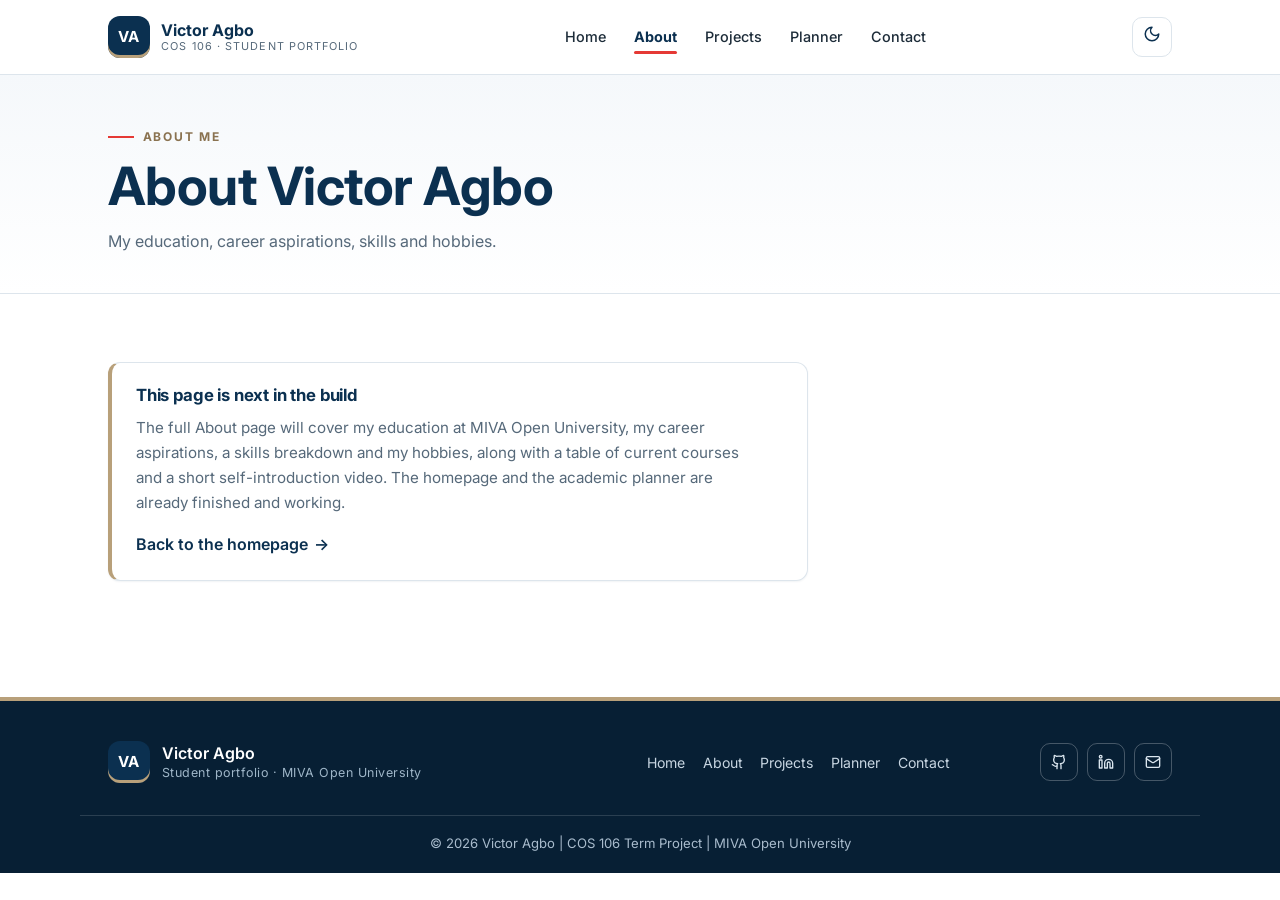
==== about.html @ f614dcc1 "Initial commit: COS 106 term project — student portfolio + Academic Planner" ====
<!DOCTYPE html>
<html lang="en">
<head>
  <meta charset="UTF-8">
  <meta name="viewport" content="width=device-width, initial-scale=1.0">

  <title>About Me | Victor Agbo &mdash; COS 106 Term Project</title>
  <meta name="description" content="About Victor Agbo, Computer Science student at MIVA Open University: education, career aspirations, skills and hobbies.">
  <meta name="author" content="Victor Agbo">

  <!-- Web font with system-font fallbacks, so the site still reads well offline -->
  <link rel="preconnect" href="https://fonts.googleapis.com">
  <link rel="preconnect" href="https://fonts.gstatic.com" crossorigin>
  <link href="https://fonts.googleapis.com/css2?family=Inter:wght@400;500;600;700&display=swap" rel="stylesheet">

  <!-- ONE external stylesheet shared by all five pages -->
  <link rel="stylesheet" href="css/style.css">
</head>

<body>
  <a class="skip-link" href="#main">Skip to main content</a>

  <!-- ============================================================
       SITE HEADER (identical on every page)
       aria-current="page" sits on "About" here.
       ============================================================ -->
  <header class="site-header">
    <div class="container header-inner">

      <a class="brand" href="index.html">
        <span class="brand-mark" aria-hidden="true">VA</span>
        <span class="brand-text">
          <span class="brand-name">Victor Agbo</span>
          <span class="brand-sub">COS 106 &middot; Student Portfolio</span>
        </span>
      </a>

      <nav class="nav-main" aria-label="Main navigation">
        <ul class="nav-list">
          <li><a href="index.html">Home</a></li>
          <li><a href="about.html" aria-current="page">About</a></li>
          <li><a href="projects.html">Projects</a></li>
          <li><a href="planner.html">Planner</a></li>
          <li><a href="contact.html">Contact</a></li>
        </ul>
      </nav>

      <div class="header-actions">
        <button class="theme-toggle" type="button" aria-label="Switch to dark mode" aria-pressed="false">
          <span class="icon-moon">
            <svg xmlns="http://www.w3.org/2000/svg" width="18" height="18" viewBox="0 0 24 24" fill="none" stroke="currentColor" stroke-width="2" stroke-linecap="round" stroke-linejoin="round" aria-hidden="true"><path d="M12 3a6 6 0 0 0 9 9 9 9 0 1 1-9-9Z"/></svg>
          </span>
          <span class="icon-sun">
            <svg xmlns="http://www.w3.org/2000/svg" width="18" height="18" viewBox="0 0 24 24" fill="none" stroke="currentColor" stroke-width="2" stroke-linecap="round" stroke-linejoin="round" aria-hidden="true"><circle cx="12" cy="12" r="4"/><path d="M12 2v2M12 20v2M4.93 4.93l1.41 1.41M17.66 17.66l1.41 1.41M2 12h2M20 12h2M6.34 17.66l-1.41 1.41M19.07 4.93l-1.41 1.41"/></svg>
          </span>
        </button>

        <button class="menu-btn" type="button" aria-label="Open navigation menu" aria-expanded="false" aria-controls="mobile-menu">
          <svg xmlns="http://www.w3.org/2000/svg" width="22" height="22" viewBox="0 0 24 24" fill="none" stroke="currentColor" stroke-width="2" stroke-linecap="round" aria-hidden="true"><line x1="4" x2="20" y1="12" y2="12"/><line x1="4" x2="20" y1="6" y2="6"/><line x1="4" x2="20" y1="18" y2="18"/></svg>
        </button>
      </div>
    </div>
  </header>

  <!-- MOBILE MENU: opened and closed by js/script.js -->
  <div class="mobile-overlay"></div>

  <aside class="mobile-menu" id="mobile-menu" aria-label="Mobile navigation">
    <button class="menu-close" type="button" aria-label="Close navigation menu">
      <svg xmlns="http://www.w3.org/2000/svg" width="18" height="18" viewBox="0 0 24 24" fill="none" stroke="currentColor" stroke-width="2" stroke-linecap="round" stroke-linejoin="round" aria-hidden="true"><path d="M18 6 6 18M6 6l12 12"/></svg>
    </button>

    <p class="mobile-menu-title">Menu</p>

    <ul class="mobile-links">
      <li><a href="index.html">Home</a></li>
      <li><a href="about.html" aria-current="page">About Me</a></li>
      <li><a href="projects.html">Projects</a></li>
      <li><a href="planner.html">Academic Planner</a></li>
      <li><a href="contact.html">Contact</a></li>
    </ul>

    <p class="mobile-menu-foot">MIVA Open University<br>COS 106 Term Project</p>
  </aside>

  <!-- ============================================================
       MAIN CONTENT
       ============================================================ -->
  <main id="main">

    <!-- ---------- Page banner ---------- -->
    <section class="page-head">
      <div class="container">
        <p class="eyebrow">About me</p>
        <h1>About Victor Agbo</h1>
        <p class="page-intro">
          My education, career aspirations, skills and hobbies.
        </p>
      </div>
    </section>

    <!-- ---------- Notice: full content is the next build step ---------- -->
    <section class="section">
      <div class="container">
        <div class="notice">
          <h2>This page is next in the build</h2>
          <p class="section-note">
            The full About page will cover my education at MIVA Open University, my career
            aspirations, a skills breakdown and my hobbies, along with a table of current
            courses and a short self-introduction video. The homepage and the academic
            planner are already finished and working.
          </p>
          <p>
            <a class="link-arrow" href="index.html">Back to the homepage</a>
          </p>
        </div>
      </div>
    </section>
  </main>

  <!-- ============================================================
       FOOTER (identical on every page)
       ============================================================ -->
  <footer class="site-footer">
    <div class="container footer-inner">
      <div class="footer-brand">
        <span class="brand-mark" aria-hidden="true">VA</span>
        <p>
          Victor Agbo
          <span class="footer-muted">Student portfolio &middot; MIVA Open University</span>
        </p>
      </div>

      <nav class="footer-nav" aria-label="Footer navigation">
        <ul>
          <li><a href="index.html">Home</a></li>
          <li><a href="about.html">About</a></li>
          <li><a href="projects.html">Projects</a></li>
          <li><a href="planner.html">Planner</a></li>
          <li><a href="contact.html">Contact</a></li>
        </ul>
      </nav>

      <ul class="social-list social-list-sm">
        <li>
          <a href="https://github.com/victoragbo" target="_blank" rel="noopener" aria-label="GitHub profile">
            <svg xmlns="http://www.w3.org/2000/svg" width="16" height="16" viewBox="0 0 24 24" fill="none" stroke="currentColor" stroke-width="2" stroke-linecap="round" stroke-linejoin="round" aria-hidden="true"><path d="M15 22v-4a4.8 4.8 0 0 0-1-3.5c3 0 6-2 6-5.5.08-1.25-.27-2.48-1-3.5.28-1.15.28-2.35 0-3.5 0 0-1 0-3 1.5-2.64-.5-5.36-.5-8 0C6 2 5 2 5 2c-.3 1.15-.3 2.35 0 3.5A5.4 5.4 0 0 0 4 9c0 3.5 3 5.5 6 5.5-.39.49-.68 1.05-.85 1.65-.17.6-.22 1.23-.15 1.85v4"/><path d="M9 18c-4.51 2-5-2-7-2"/></svg>
          </a>
        </li>
        <li>
          <a href="https://www.linkedin.com/in/victoragbo" target="_blank" rel="noopener" aria-label="LinkedIn profile">
            <svg xmlns="http://www.w3.org/2000/svg" width="16" height="16" viewBox="0 0 24 24" fill="none" stroke="currentColor" stroke-width="2" stroke-linecap="round" stroke-linejoin="round" aria-hidden="true"><path d="M16 8a6 6 0 0 1 6 6v7h-4v-7a2 2 0 0 0-2-2 2 2 0 0 0-2 2v7h-4v-7a6 6 0 0 1 6-6z"/><rect width="4" height="12" x="2" y="9"/><circle cx="4" cy="4" r="2"/></svg>
          </a>
        </li>
        <li>
          <a href="mailto:victor.agbo@example.com" aria-label="Send an email">
            <svg xmlns="http://www.w3.org/2000/svg" width="16" height="16" viewBox="0 0 24 24" fill="none" stroke="currentColor" stroke-width="2" stroke-linecap="round" stroke-linejoin="round" aria-hidden="true"><rect width="20" height="16" x="2" y="4" rx="2"/><path d="m22 7-8.97 5.7a1.94 1.94 0 0 1-2.06 0L2 7"/></svg>
          </a>
        </li>
      </ul>
    </div>

    <div class="container footer-bottom">
      <p>&copy; 2026 Victor Agbo | COS 106 Term Project | MIVA Open University</p>
    </div>
  </footer>

  <script src="js/script.js"></script>
</body>
</html>
---- css/style.css ----
/* ============================================================
   Victor Agbo — COS 106 Term Project
   MIVA Open University | Student Portfolio & Academic Planner
   ------------------------------------------------------------
   ONE external stylesheet for every page. No frameworks, no
   build tools, no inline styles.

   How this file is organised:
     1.  Design tokens (colour + spacing variables)
     2.  Base reset and typography
     3.  Layout helpers (container, sections, grids)
     4.  Header, brand and desktop navigation
     5.  Mobile menu (hamburger panel)
     6.  Buttons, links and chips
     7.  Hero (homepage banner)
     8.  Homepage content blocks
     9.  Footer
    10.  Animation (scroll reveal) + reduced-motion support
    11.  Media queries (mobile-first breakpoints)
    12.  Planner page (planner.html): form, summary, filters, list
    13.  Notice card (used on pages that are still being built)
    14.  Planner task items (built by js/planner.js)
   ============================================================ */

/* ------------------------------------------------------------
   1. DESIGN TOKENS
   Every colour lives here, so the whole site can be re-themed by
   changing a handful of values. This is what keeps the colour
   scheme consistent across all five pages.
   ------------------------------------------------------------ */
:root {
  /* Brand colours — MIVA-inspired academic palette */
  --navy: #0b3050;         /* primary brand colour */
  --navy-dark: #071f34;    /* darker navy for footer / hover */
  --navy-light: #14436b;   /* lighter navy for gradients */
  --red: #e53935;          /* accent colour */
  --red-dark: #c62b27;     /* accent hover */
  --gold: #b8a07a;         /* small highlights, borders, rules */
  --gold-ink: #8a7250;     /* darker gold for readable small text */

  /* Neutrals */
  --page: #ffffff;
  --surface: #ffffff;
  --surface-alt: #f5f8fb;
  --border: #dde5ec;
  --heading: #0b3050;
  --text: #1d2c39;
  --muted: #56697a;
  --header-bg: #ffffff;

  /* Effects */
  --shadow-sm: 0 1px 2px rgba(11, 48, 80, 0.06);
  --shadow-md: 0 10px 28px rgba(11, 48, 80, 0.12);
  --radius: 12px;
  --radius-lg: 20px;
  --transition: 0.25s ease;

  /* Typography + layout */
  --font-sans: "Inter", "Segoe UI", Roboto, "Helvetica Neue", Arial, sans-serif;
  --max-width: 1120px;
}

/* Dark theme. The toggle in the header adds the class "dark" to
   <body>, and only these variables change — no duplicated rules. */
body.dark {
  --page: #08131e;
  --surface: #0e1b28;
  --surface-alt: #122636;
  --border: #1e3a52;
  --heading: #eef5fb;
  --text: #dbe6ef;
  --muted: #9fb3c4;
  --header-bg: #0a1622;
  --shadow-sm: 0 1px 2px rgba(0, 0, 0, 0.4);
  --shadow-md: 0 12px 30px rgba(0, 0, 0, 0.45);
}

/* ------------------------------------------------------------
   2. BASE RESET AND TYPOGRAPHY
   ------------------------------------------------------------ */
*,
*::before,
*::after {
  box-sizing: border-box;
}

html {
  scroll-behavior: smooth;
  -webkit-text-size-adjust: 100%;
}

body {
  margin: 0;
  font-family: var(--font-sans);
  font-size: 1rem;
  line-height: 1.65;
  background-color: var(--page);
  color: var(--text);
  -webkit-font-smoothing: antialiased;
  transition: background-color var(--transition), color var(--transition);
}

body.menu-open {
  overflow: hidden; /* stop the page scrolling behind the mobile menu */
}

h1, h2, h3, h4 {
  margin: 0 0 0.5rem;
  line-height: 1.2;
  color: var(--heading);
  font-weight: 700;
  letter-spacing: -0.01em;
}

h1 { font-size: clamp(2.1rem, 5vw, 3.3rem); }
h2 { font-size: clamp(1.55rem, 3.4vw, 2.15rem); }
h3 { font-size: 1.15rem; }

p { margin: 0 0 1rem; }

a {
  color: var(--navy);
  text-decoration: none;
  transition: color var(--transition);
}

body.dark a { color: #cfe2f2; }

img {
  max-width: 100%;
  height: auto;
  display: block;
}

ul, ol { margin: 0 0 1rem; padding-left: 1.25rem; }

button {
  font: inherit;
  color: inherit;
  background: none;
  border: 0;
  cursor: pointer;
}

/* Keyboard users can jump straight to the content. */
.skip-link {
  position: absolute;
  left: 1rem;
  top: -100px;
  z-index: 999;
  padding: 0.6rem 1rem;
  border-radius: 8px;
  background: var(--navy);
  color: #fff;
  font-size: 0.9rem;
}

.skip-link:focus {
  top: 1rem;
}

/* Visible focus ring for every interactive element (accessibility). */
a:focus-visible,
button:focus-visible,
input:focus-visible,
textarea:focus-visible {
  outline: 3px solid var(--gold);
  outline-offset: 2px;
}

/* Small helper class for screen-reader-only text. */
.visually-hidden {
  position: absolute;
  width: 1px;
  height: 1px;
  margin: -1px;
  padding: 0;
  overflow: hidden;
  clip: rect(0 0 0 0);
  white-space: nowrap;
  border: 0;
}

/* ------------------------------------------------------------
   3. LAYOUT HELPERS
   ------------------------------------------------------------ */
.container {
  width: 100%;
  max-width: var(--max-width);
  margin: 0 auto;
  padding-left: 1.25rem;
  padding-right: 1.25rem;
}

.section {
  padding-top: 2.75rem;
  padding-bottom: 2.75rem;
}

.section-alt {
  background-color: var(--surface-alt);
  border-top: 1px solid var(--border);
  border-bottom: 1px solid var(--border);
}

.section-head {
  max-width: 62ch;
  margin-bottom: 1.75rem;
}

/* Small uppercase label that sits above every section heading. */
.eyebrow {
  display: inline-flex;
  align-items: center;
  gap: 0.55rem;
  margin: 0 0 0.5rem;
  font-size: 0.75rem;
  font-weight: 700;
  letter-spacing: 0.14em;
  text-transform: uppercase;
  color: var(--gold-ink);
}

body.dark .eyebrow { color: var(--gold); }

.eyebrow::before {
  content: "";
  width: 26px;
  height: 2px;
  background-color: var(--red);
}

.section-note {
  max-width: 62ch;
  color: var(--muted);
  font-size: 0.95rem;
}

.muted { color: var(--muted); }

/* ------------------------------------------------------------
   4. HEADER, BRAND AND DESKTOP NAVIGATION
   The header is sticky, so the menu stays available while the
   page scrolls on every screen size.
   ------------------------------------------------------------ */
.site-header {
  position: sticky;
  top: 0;
  z-index: 100;
  background-color: var(--header-bg);
  border-bottom: 1px solid var(--border);
  transition: background-color var(--transition), border-color var(--transition);
}

.header-inner {
  display: flex;
  align-items: center;
  justify-content: space-between;
  gap: 1rem;
  min-height: 74px;
}

/* Brand = monogram + name + small subtitle. */
.brand {
  display: inline-flex;
  align-items: center;
  gap: 0.7rem;
}

.brand-mark {
  display: inline-flex;
  align-items: center;
  justify-content: center;
  width: 42px;
  height: 42px;
  flex-shrink: 0;
  border-radius: 12px;
  background-color: var(--navy);
  color: #ffffff;
  font-size: 0.95rem;
  font-weight: 700;
  letter-spacing: 0.03em;
  box-shadow: inset 0 -3px 0 var(--gold);
}

.brand-text {
  display: flex;
  flex-direction: column;
  line-height: 1.25;
}

.brand-name {
  color: var(--heading);
  font-size: 1rem;
  font-weight: 700;
}

.brand-sub {
  font-size: 0.68rem;
  letter-spacing: 0.1em;
  text-transform: uppercase;
  color: var(--muted);
}

/* Navigation list — hidden on small screens, shown from 900px up. */
.nav-main { display: none; }

.nav-list {
  display: flex;
  align-items: center;
  gap: 0.15rem;
  margin: 0;
  padding: 0;
  list-style: none;
}

.nav-list a {
  position: relative;
  display: inline-block;
  padding: 0.55rem 0.8rem;
  border-radius: 8px;
  color: var(--text);
  font-size: 0.9rem;
  font-weight: 500;
}

/* Animated underline: gold on hover, red for the current page. */
.nav-list a::after {
  content: "";
  position: absolute;
  left: 0.8rem;
  right: 0.8rem;
  bottom: 0.2rem;
  height: 3px;
  border-radius: 2px;
  background-color: var(--gold);
  transform: scaleX(0);
  transform-origin: left center;
  transition: transform var(--transition);
}

.nav-list a:hover {
  background-color: var(--surface-alt);
  color: var(--navy);
}

body.dark .nav-list a:hover {
  background-color: var(--surface-alt);
  color: #ffffff;
}

.nav-list a:hover::after { transform: scaleX(1); }

.nav-list a[aria-current="page"],
.nav-list a.is-active {
  color: var(--navy);
  font-weight: 700;
}

body.dark .nav-list a[aria-current="page"],
body.dark .nav-list a.is-active {
  color: #ffffff;
}

.nav-list a[aria-current="page"]::after,
.nav-list a.is-active::after {
  transform: scaleX(1);
  background-color: var(--red);
}

/* Right-hand controls: dark mode switch + hamburger. */
.header-actions {
  display: flex;
  align-items: center;
  gap: 0.5rem;
}

.theme-toggle,
.menu-btn,
.menu-close {
  display: inline-flex;
  align-items: center;
  justify-content: center;
  width: 40px;
  height: 40px;
  border-radius: 10px;
  border: 1px solid var(--border);
  color: var(--heading);
  background-color: var(--surface);
  transition: background-color var(--transition), color var(--transition),
              border-color var(--transition), transform var(--transition);
}

.theme-toggle:hover,
.menu-btn:hover,
.menu-close:hover {
  background-color: var(--surface-alt);
  border-color: var(--gold);
  transform: translateY(-1px);
}

/* The toggle shows a moon in light mode and a sun in dark mode. */
.theme-toggle .icon-sun { display: none; }
body.dark .theme-toggle .icon-sun { display: inline-flex; }
body.dark .theme-toggle .icon-moon { display: none; }

/* ------------------------------------------------------------
   5. MOBILE MENU
   Off-canvas panel that slides in from the right. It is opened
   and closed by js/script.js, which toggles "menu-open" on body.
   ------------------------------------------------------------ */
.mobile-overlay {
  position: fixed;
  inset: 0;
  z-index: 150;
  background-color: rgba(7, 31, 52, 0.6);
  opacity: 0;
  visibility: hidden;
  transition: opacity var(--transition), visibility var(--transition);
}

.mobile-menu {
  position: fixed;
  top: 0;
  right: 0;
  z-index: 160;
  display: flex;
  flex-direction: column;
  gap: 1.25rem;
  width: min(320px, 84vw);
  height: 100%;
  padding: 1.25rem;
  background-color: var(--surface);
  border-left: 1px solid var(--border);
  box-shadow: -10px 0 30px rgba(7, 31, 52, 0.2);
  transform: translateX(100%);
  transition: transform var(--transition);
}

body.menu-open .mobile-overlay {
  opacity: 1;
  visibility: visible;
}

body.menu-open .mobile-menu {
  transform: translateX(0);
}

.menu-close {
  align-self: flex-end;
}

.mobile-menu-title {
  margin: 0;
  font-size: 0.7rem;
  font-weight: 700;
  letter-spacing: 0.14em;
  text-transform: uppercase;
  color: var(--muted);
}

.mobile-links {
  display: grid;
  gap: 0.35rem;
  margin: 0;
  padding: 0;
  list-style: none;
}

.mobile-links a {
  display: block;
  padding: 0.7rem 0.85rem;
  border-radius: 10px;
  border-left: 3px solid transparent;
  color: var(--text);
  font-weight: 500;
}

.mobile-links a:hover {
  background-color: var(--surface-alt);
}

.mobile-links a[aria-current="page"] {
  border-left-color: var(--red);
  background-color: var(--surface-alt);
  color: var(--heading);
  font-weight: 700;
}

.mobile-menu-foot {
  margin: auto 0 0;
  padding-top: 1rem;
  border-top: 1px solid var(--border);
  font-size: 0.78rem;
  color: var(--muted);
}

/* ------------------------------------------------------------
   6. BUTTONS, LINKS AND CHIPS
   ------------------------------------------------------------ */
.btn {
  display: inline-flex;
  align-items: center;
  justify-content: center;
  gap: 0.5rem;
  padding: 0.7rem 1.35rem;
  border: 1px solid transparent;
  border-radius: 10px;
  background-color: var(--navy);
  color: #ffffff;
  font-size: 0.92rem;
  font-weight: 600;
  line-height: 1.2;
  box-shadow: var(--shadow-sm);
  transition: background-color var(--transition), color var(--transition),
              border-color var(--transition), transform var(--transition),
              box-shadow var(--transition);
}

.btn:hover {
  color: #ffffff;
  background-color: var(--navy-light);
  transform: translateY(-2px);
  box-shadow: var(--shadow-md);
}

/* Red accent button for the single most important action. */
.btn-accent {
  background-color: var(--red);
}

.btn-accent:hover {
  background-color: var(--red-dark);
}

/* Outlined button for secondary actions. */
.btn-outline {
  background-color: transparent;
  border-color: var(--navy);
  color: var(--navy);
  box-shadow: none;
}

.btn-outline:hover {
  background-color: var(--navy);
  border-color: var(--navy);
  color: #ffffff;
}

body.dark .btn-outline {
  border-color: var(--gold);
  color: var(--gold);
}

body.dark .btn-outline:hover {
  background-color: var(--gold);
  border-color: var(--gold);
  color: #08131e;
}

/* Text link with a sliding arrow. */
.link-arrow {
  display: inline-flex;
  align-items: center;
  gap: 0.35rem;
  color: var(--navy);
  font-weight: 600;
}

body.dark .link-arrow { color: #cfe2f2; }

.link-arrow::after {
  content: "\2192"; /* right arrow */
  transition: transform var(--transition);
}

.link-arrow:hover { color: var(--red); }

body.dark .link-arrow:hover { color: var(--gold); }

.link-arrow:hover::after { transform: translateX(4px); }

/* Skill / technology chips rendered as a horizontal list. */
.chip-list {
  display: flex;
  flex-wrap: wrap;
  gap: 0.5rem;
  margin: 0;
  padding: 0;
  list-style: none;
}

.chip {
  display: inline-flex;
  align-items: center;
  padding: 0.4rem 0.85rem;
  border: 1px solid var(--border);
  border-radius: 999px;
  background-color: var(--surface);
  color: var(--text);
  font-size: 0.85rem;
  font-weight: 500;
  transition: transform var(--transition), border-color var(--transition),
              color var(--transition);
}

.chip:hover {
  transform: translateY(-2px);
  border-color: var(--gold);
  color: var(--heading);
}

/* Social icon links (GitHub, LinkedIn, email). */
.social-list {
  display: flex;
  flex-wrap: wrap;
  gap: 0.55rem;
  margin: 0;
  padding: 0;
  list-style: none;
}

.social-list a {
  display: inline-flex;
  align-items: center;
  justify-content: center;
  width: 42px;
  height: 42px;
  border: 1px solid var(--border);
  border-radius: 10px;
  background-color: var(--surface);
  color: var(--navy);
  transition: background-color var(--transition), color var(--transition),
              transform var(--transition), border-color var(--transition);
}

body.dark .social-list a { color: #cfe2f2; }

.social-list a:hover {
  background-color: var(--navy);
  border-color: var(--navy);
  color: #ffffff;
  transform: translateY(-3px);
}

.social-list-sm a {
  width: 38px;
  height: 38px;
  background-color: transparent;
  border-color: rgba(255, 255, 255, 0.25);
  color: #dbe6ef;
}

/* ------------------------------------------------------------
   7. HERO (HOMEPAGE)
   Flex/Grid two-column banner: photograph on one side, welcome
   text on the other. It stacks on phones.
   ------------------------------------------------------------ */
.hero {
  position: relative;
  padding-top: 2.5rem;
  padding-bottom: 2.75rem;
  background: linear-gradient(180deg, var(--surface-alt) 0%, var(--page) 100%);
  overflow: hidden;
}

/* Thin gold rule under the hero for an academic feel. */
.hero::after {
  content: "";
  position: absolute;
  left: 50%;
  bottom: 0;
  width: min(var(--max-width), 92%);
  height: 1px;
  transform: translateX(-50%);
  background-color: var(--gold);
  opacity: 0.55;
}

.hero-grid {
  display: grid;
  gap: 2.25rem;
  align-items: center;
}

/* Photograph with a gold offset frame. */
.hero-photo {
  position: relative;
  margin: 0 auto;
  width: min(300px, 78vw);
}

.hero-photo::before {
  content: "";
  position: absolute;
  inset: 14px -14px -14px 14px;
  border: 2px solid var(--gold);
  border-radius: 22px;
  z-index: 0;
}

.hero-photo img {
  position: relative;
  z-index: 1;
  width: 100%;
  aspect-ratio: 1 / 1;
  object-fit: cover;
  border: 4px solid var(--surface);
  border-radius: 20px;
  box-shadow: var(--shadow-md);
}

.hero-photo figcaption {
  position: relative;
  z-index: 1;
  margin-top: 1.6rem;
  font-size: 0.78rem;
  letter-spacing: 0.08em;
  text-transform: uppercase;
  text-align: center;
  color: var(--muted);
}

.hero-badge {
  display: inline-flex;
  align-items: center;
  gap: 0.5rem;
  margin-bottom: 0.9rem;
  padding: 0.35rem 0.8rem;
  border: 1px solid var(--border);
  border-radius: 999px;
  background-color: var(--surface);
  font-size: 0.75rem;
  font-weight: 600;
  letter-spacing: 0.06em;
  text-transform: uppercase;
  color: var(--muted);
}

.hero-badge::before {
  content: "";
  width: 8px;
  height: 8px;
  border-radius: 50%;
  background-color: var(--red);
}

.hero-text h1 { margin-bottom: 0.85rem; }

/* Gold "highlighter" under the student's name. */
.hero-name {
  color: var(--heading);
  box-shadow: inset 0 -0.16em 0 rgba(184, 160, 122, 0.45);
}

.hero-lead {
  max-width: 55ch;
  font-size: 1.05rem;
  color: var(--text);
}

.hero-bio {
  max-width: 55ch;
  color: var(--muted);
}

.hero-actions {
  display: flex;
  flex-wrap: wrap;
  gap: 0.65rem;
  margin: 1.4rem 0 1.3rem;
}

/* ------------------------------------------------------------
   8. HOMEPAGE CONTENT BLOCKS
   ------------------------------------------------------------ */
.bio-grid {
  display: grid;
  gap: 1.75rem;
}

.bio-text p { max-width: 66ch; }

/* "Quick facts" definition list card. */
.facts-card {
  padding: 1.4rem 1.5rem;
  border: 1px solid var(--border);
  border-top: 4px solid var(--navy);
  border-radius: var(--radius);
  background-color: var(--surface);
  box-shadow: var(--shadow-sm);
}

.facts-card h3 {
  margin-bottom: 1rem;
  font-size: 0.78rem;
  letter-spacing: 0.12em;
  text-transform: uppercase;
  color: var(--muted);
}

.fact-list {
  display: grid;
  gap: 0.85rem;
  margin: 0;
}

.fact-list dt {
  font-size: 0.72rem;
  letter-spacing: 0.1em;
  text-transform: uppercase;
  color: var(--gold-ink);
}

body.dark .fact-list dt { color: var(--gold); }

.fact-list dd {
  margin: 0.1rem 0 0;
  font-weight: 600;
  color: var(--heading);
}

/* Card grid used for the homepage highlights. */
.card-grid {
  display: grid;
  gap: 1.15rem;
}

.info-card {
  display: flex;
  flex-direction: column;
  gap: 0.5rem;
  padding: 1.5rem;
  border: 1px solid var(--border);
  border-radius: var(--radius);
  background-color: var(--surface);
  box-shadow: var(--shadow-sm);
  transition: transform var(--transition), box-shadow var(--transition),
              border-color var(--transition);
}

.info-card:hover {
  transform: translateY(-4px);
  border-color: var(--gold);
  box-shadow: var(--shadow-md);
}

.info-card h3 { margin-bottom: 0; }

.info-card p {
  flex-grow: 1;
  margin-bottom: 0.75rem;
  color: var(--muted);
  font-size: 0.95rem;
}

.card-icon {
  display: inline-flex;
  align-items: center;
  justify-content: center;
  width: 44px;
  height: 44px;
  margin-bottom: 0.35rem;
  border: 1px solid var(--border);
  border-radius: 12px;
  background-color: var(--surface-alt);
  color: var(--navy);
}

body.dark .card-icon { color: var(--gold); }

/* ------------------------------------------------------------
   9. FOOTER
   Deep navy panel with the exact project credit line, so the
   footer looks the same on every page.
   ------------------------------------------------------------ */
.site-footer {
  margin-top: 3rem;
  padding-top: 2.5rem;
  background-color: var(--navy-dark);
  color: #c7d5e1;
  border-top: 4px solid var(--gold);
}

.footer-inner {
  display: grid;
  gap: 1.75rem;
  padding-bottom: 2rem;
}

.footer-brand {
  display: flex;
  align-items: center;
  gap: 0.75rem;
}

.footer-brand p {
  margin: 0;
  color: #ffffff;
  font-weight: 600;
  line-height: 1.4;
}

.footer-brand .footer-muted {
  display: block;
  font-size: 0.78rem;
  font-weight: 400;
  letter-spacing: 0.04em;
  color: #9fb6c8;
}

.footer-nav ul {
  display: flex;
  flex-wrap: wrap;
  gap: 0.35rem 1.1rem;
  margin: 0;
  padding: 0;
  list-style: none;
}

.footer-nav a {
  color: #c7d5e1;
  font-size: 0.88rem;
}

.footer-nav a:hover {
  color: var(--gold);
  text-decoration: underline;
  text-underline-offset: 3px;
}

.footer-bottom {
  padding-top: 1.1rem;
  padding-bottom: 1.1rem;
  border-top: 1px solid rgba(255, 255, 255, 0.14);
}

.footer-bottom p {
  margin: 0;
  font-size: 0.82rem;
  text-align: center;
  color: #a9bccd;
}

/* ------------------------------------------------------------
   10. ANIMATION
   js/script.js adds .reveal to selected blocks, then .is-visible
   as they scroll into view, giving a soft fade-in.
   ------------------------------------------------------------ */
.reveal {
  opacity: 0;
  transform: translateY(18px);
  transition: opacity 0.6s ease, transform 0.6s ease;
}

.reveal.is-visible {
  opacity: 1;
  transform: none;
}

/* Respect users who prefer less motion. */
@media (prefers-reduced-motion: reduce) {
  html { scroll-behavior: auto; }

  .reveal {
    opacity: 1;
    transform: none;
    transition: none;
  }

  * {
    transition-duration: 0.01ms !important;
    animation-duration: 0.01ms !important;
  }
}

/* ------------------------------------------------------------
   11. MEDIA QUERIES
   Mobile-first: the base styles are for phones, and the blocks
   below add layout for tablets and desktops.
   ------------------------------------------------------------ */

/* Tablets and small laptops */
@media (min-width: 640px) {
  .container {
    padding-left: 1.75rem;
    padding-right: 1.75rem;
  }

  .section {
    padding-top: 3.5rem;
    padding-bottom: 3.5rem;
  }

  .card-grid { grid-template-columns: repeat(2, 1fr); }

  .footer-inner {
    grid-template-columns: 1.2fr 1fr;
    align-items: center;
  }
}

/* Desktop: swap the hamburger for the horizontal menu */
@media (min-width: 900px) {
  .nav-main { display: block; }
  .menu-btn { display: none; }
  .mobile-menu,
  .mobile-overlay { display: none; }

  .hero {
    padding-top: 4rem;
    padding-bottom: 4.25rem;
  }

  .hero-grid {
    grid-template-columns: 0.85fr 1.15fr;
    gap: 3.5rem;
  }

  .hero-photo { width: min(340px, 100%); }

  .bio-grid { grid-template-columns: 1.6fr 1fr; }

  .card-grid { grid-template-columns: repeat(3, 1fr); }

  .section {
    padding-top: 4.25rem;
    padding-bottom: 4.25rem;
  }

  .footer-inner {
    grid-template-columns: 1.4fr 1fr auto;
  }
}

/* Very small phones: keep the header brand readable */
@media (max-width: 380px) {
  .brand-sub { display: none; }
  .brand-mark { width: 38px; height: 38px; font-size: 0.85rem; }
}

/* ------------------------------------------------------------
   12. PLANNER PAGE (planner.html)
   Two cards side by side on desktop: the add-task form on the
   left, the summary, filters and task list on the right. On a
   phone they simply stack, form first.
   ------------------------------------------------------------ */

/* Banner used by the inner pages (planner, and later about /
   projects / contact) so every page opens the same way. */
.page-head {
  padding-top: 2.25rem;
  padding-bottom: 2rem;
  background: linear-gradient(180deg, var(--surface-alt) 0%, var(--page) 100%);
  border-bottom: 1px solid var(--border);
}

.page-head h1 { margin-bottom: 0.6rem; }

/* The intro line under an inner-page heading. */
.page-intro {
  max-width: 65ch;
  margin-bottom: 0;
  color: var(--muted);
}

/* Grid that holds the two planner cards. */
.planner-layout {
  display: grid;
  gap: 1.25rem;
  align-items: start;
}

/* A white card used for both planner panels. */
.planner-panel {
  padding: 1.35rem;
  border: 1px solid var(--border);
  border-radius: var(--radius);
  background-color: var(--surface);
  box-shadow: var(--shadow-sm);
}

.planner-panel > h2,
.tasks-head h2 {
  margin-bottom: 0.9rem;
  font-size: 1.05rem;
}

/* ---- The add-task form ---- */
.task-form {
  display: grid;
  gap: 1rem;
}

.field {
  display: grid;
  gap: 0.35rem;
}

.field label {
  font-size: 0.78rem;
  font-weight: 600;
  letter-spacing: 0.06em;
  text-transform: uppercase;
  color: var(--muted);
}

/* The small "(optional)" hint beside a label. */
.field .optional {
  margin-left: 0.2rem;
  font-size: 0.7rem;
  font-weight: 500;
  letter-spacing: 0;
  text-transform: none;
  color: var(--gold-ink);
}

body.dark .field .optional { color: var(--gold); }

.field input,
.field select {
  width: 100%;
  padding: 0.6rem 0.75rem;
  font: inherit;
  font-size: 0.95rem;
  color: var(--text);
  background-color: var(--page);
  border: 1px solid var(--border);
  border-radius: 9px;
  transition: border-color var(--transition), box-shadow var(--transition);
}

.field input::placeholder {
  color: var(--muted);
  opacity: 0.8;
}

.field input:hover,
.field select:hover { border-color: var(--gold); }

.field input:focus,
.field select:focus {
  outline: none;
  border-color: var(--navy);
  box-shadow: 0 0 0 3px rgba(11, 48, 80, 0.12);
}

body.dark .field input:focus,
body.dark .field select:focus {
  box-shadow: 0 0 0 3px rgba(184, 160, 122, 0.22);
}

/* Let the browser draw the date picker in dark colours too. */
body.dark .field input[type="date"] { color-scheme: dark; }

/* Wrapper for the date + category pair (stacks on every width,
   because the form column is narrow). */
.form-row {
  display: grid;
  gap: 1rem;
}

.task-form .btn { width: 100%; }

/* Error area under the form. Keeps its space so the layout does
   not jump when JavaScript adds a message. */
.form-error {
  min-height: 1.1rem;
  margin: 0;
  font-size: 0.85rem;
  font-weight: 600;
  color: var(--red);
}

/* ---- Heading row of the task panel ---- */
.tasks-head {
  display: flex;
  flex-wrap: wrap;
  align-items: baseline;
  justify-content: space-between;
  gap: 0.15rem 1rem;
  margin-bottom: 0.9rem;
}

.tasks-head h2 { margin-bottom: 0; }

.tasks-hint {
  margin: 0;
  font-size: 0.8rem;
  color: var(--muted);
}

/* ---- Summary bar: Total / Completed / Pending ---- */
.summary-bar {
  display: grid;
  grid-template-columns: repeat(3, 1fr);
  gap: 0.5rem;
  margin: 0 0 1rem;
  padding: 0;
  list-style: none;
}

.summary-item {
  padding: 0.55rem 0.4rem;
  text-align: center;
  border: 1px solid var(--border);
  border-top: 3px solid var(--border);
  border-radius: 10px;
  background-color: var(--surface-alt);
}

.summary-item--total { border-top-color: var(--navy); }
.summary-item--completed { border-top-color: var(--gold); }
.summary-item--pending { border-top-color: var(--red); }

body.dark .summary-item--total { border-top-color: #cfe2f2; }

.summary-value {
  display: block;
  font-size: 1.3rem;
  font-weight: 700;
  line-height: 1.15;
  color: var(--heading);
}

.summary-label {
  display: block;
  font-size: 0.68rem;
  letter-spacing: 0.08em;
  text-transform: uppercase;
  color: var(--muted);
}

/* ---- Filter buttons (All / Pending / Completed) ---- */
.filter-bar {
  display: flex;
  flex-wrap: wrap;
  gap: 0.4rem;
  margin-bottom: 1.1rem;
}

.filter-btn {
  padding: 0.38rem 0.85rem;
  border: 1px solid var(--border);
  border-radius: 999px;
  background-color: var(--surface);
  color: var(--muted);
  font-size: 0.82rem;
  font-weight: 600;
  transition: background-color var(--transition), color var(--transition),
              border-color var(--transition);
}

.filter-btn:hover {
  border-color: var(--navy);
  color: var(--navy);
}

body.dark .filter-btn:hover {
  border-color: var(--gold);
  color: var(--gold);
}

/* The active filter is filled in, matching aria-pressed. */
.filter-btn.is-active,
.filter-btn[aria-pressed="true"] {
  background-color: var(--navy);
  border-color: var(--navy);
  color: #ffffff;
}

body.dark .filter-btn.is-active,
body.dark .filter-btn[aria-pressed="true"] {
  background-color: var(--gold);
  border-color: var(--gold);
  color: #08131e;
}

/* ---- The list itself + empty state ---- */
.task-list {
  display: grid;
  gap: 0.6rem;
  margin: 0;
  padding: 0;
  list-style: none;
}

.empty-state {
  margin: 0;
  padding: 1.5rem 1rem;
  border: 1px dashed var(--border);
  border-radius: var(--radius);
  background-color: var(--surface-alt);
  color: var(--muted);
  font-size: 0.9rem;
  text-align: center;
}

/* JavaScript sets the hidden attribute when tasks are on screen. */
.empty-state[hidden] { display: none; }

/* ---- Planner breakpoints ---- */
@media (min-width: 900px) {
  .planner-layout {
    grid-template-columns: 370px 1fr;
    gap: 1.5rem;
  }

  .planner-panel { padding: 1.6rem; }

  .page-head {
    padding-top: 2.75rem;
    padding-bottom: 2.4rem;
  }
}

@media (max-width: 400px) {
  .planner-panel { padding: 1.15rem; }
  .summary-value { font-size: 1.15rem; }
  .page-head { padding-top: 1.75rem; padding-bottom: 1.5rem; }
}

/* ------------------------------------------------------------
   13. NOTICE CARD
   A simple card with a gold left border, used for messages that
   are not part of a form (and for the pages still being built).
   ------------------------------------------------------------ */
.notice {
  max-width: 70ch;
  padding: 1.4rem 1.5rem;
  border: 1px solid var(--border);
  border-left: 4px solid var(--gold);
  border-radius: var(--radius);
  background-color: var(--surface);
  box-shadow: var(--shadow-sm);
}

.notice h2 {
  margin-bottom: 0.6rem;
  font-size: 1.05rem;
}

.notice p:last-child { margin-bottom: 0; }

/* ------------------------------------------------------------
   14. PLANNER TASK ITEMS
   Styles for the <li> elements that js/planner.js builds with
   createElement(). One row per task: checkbox + text on the
   left, Delete button on the right.
   ------------------------------------------------------------ */
.task-item {
  display: grid;
  grid-template-columns: 1fr auto;
  align-items: start;
  gap: 0.75rem;
  padding: 0.75rem 0.9rem;
  border: 1px solid var(--border);
  border-radius: 10px;
  background-color: var(--surface-alt);
}

/* The label wraps the checkbox and the text, so tapping the text
   ticks the box as well. */
.task-label {
  display: flex;
  align-items: flex-start;
  gap: 0.65rem;
  min-width: 0;   /* lets long text wrap inside the grid column */
  cursor: pointer;
}

.task-checkbox {
  flex: 0 0 auto;
  width: 18px;
  height: 18px;
  margin-top: 0.2rem;
  accent-color: var(--navy);
  cursor: pointer;
}

.task-content {
  display: grid;
  gap: 0.3rem;
  min-width: 0;
}

.task-text {
  font-weight: 500;
  color: var(--text);
  overflow-wrap: anywhere;   /* a very long word cannot overflow */
}

.task-meta {
  display: flex;
  flex-wrap: wrap;
  align-items: center;
  gap: 0.3rem 0.6rem;
  font-size: 0.75rem;
  color: var(--muted);
}

/* Category badge: the modifier class is added by JavaScript
   (task-badge--assignment, --exam, --project, --personal). */
.task-badge {
  padding: 0.1rem 0.5rem;
  border: 1px solid transparent;
  border-radius: 999px;
  font-size: 0.66rem;
  font-weight: 700;
  letter-spacing: 0.06em;
  text-transform: uppercase;
}

.task-badge--assignment {
  color: var(--navy);
  background-color: rgba(11, 48, 80, 0.08);
  border-color: rgba(11, 48, 80, 0.22);
}

.task-badge--exam {
  color: var(--red-dark);
  background-color: rgba(229, 57, 53, 0.08);
  border-color: rgba(229, 57, 53, 0.26);
}

.task-badge--project {
  color: var(--gold-ink);
  background-color: rgba(184, 160, 122, 0.16);
  border-color: rgba(184, 160, 122, 0.42);
}

.task-badge--personal {
  color: var(--muted);
  background-color: var(--surface);
  border-color: var(--border);
}

body.dark .task-badge--assignment {
  color: #cfe2f2;
  background-color: rgba(207, 226, 242, 0.1);
  border-color: rgba(207, 226, 242, 0.28);
}

body.dark .task-badge--exam {
  color: #ff9a96;
  background-color: rgba(229, 57, 53, 0.16);
  border-color: rgba(229, 57, 53, 0.4);
}

body.dark .task-badge--project {
  color: var(--gold);
  background-color: rgba(184, 160, 122, 0.14);
  border-color: rgba(184, 160, 122, 0.38);
}

/* Due date text, with a small dot before it. */
.task-due {
  display: inline-flex;
  align-items: center;
  gap: 0.35rem;
}

.task-due::before {
  content: "";
  width: 5px;
  height: 5px;
  border-radius: 50%;
  background-color: var(--gold);
}

/* Delete button: quiet until hovered, then red. */
.task-delete {
  padding: 0.35rem 0.7rem;
  border: 1px solid var(--border);
  border-radius: 8px;
  background-color: var(--surface);
  color: var(--muted);
  font-size: 0.78rem;
  font-weight: 600;
  transition: color var(--transition), background-color var(--transition),
              border-color var(--transition);
}

.task-delete:hover {
  background-color: var(--red);
  border-color: var(--red);
  color: #ffffff;
}

/* On narrow phones the Delete button drops under the task text. */
@media (max-width: 440px) {
  .task-item { grid-template-columns: 1fr; }
  .task-delete { justify-self: end; }
}
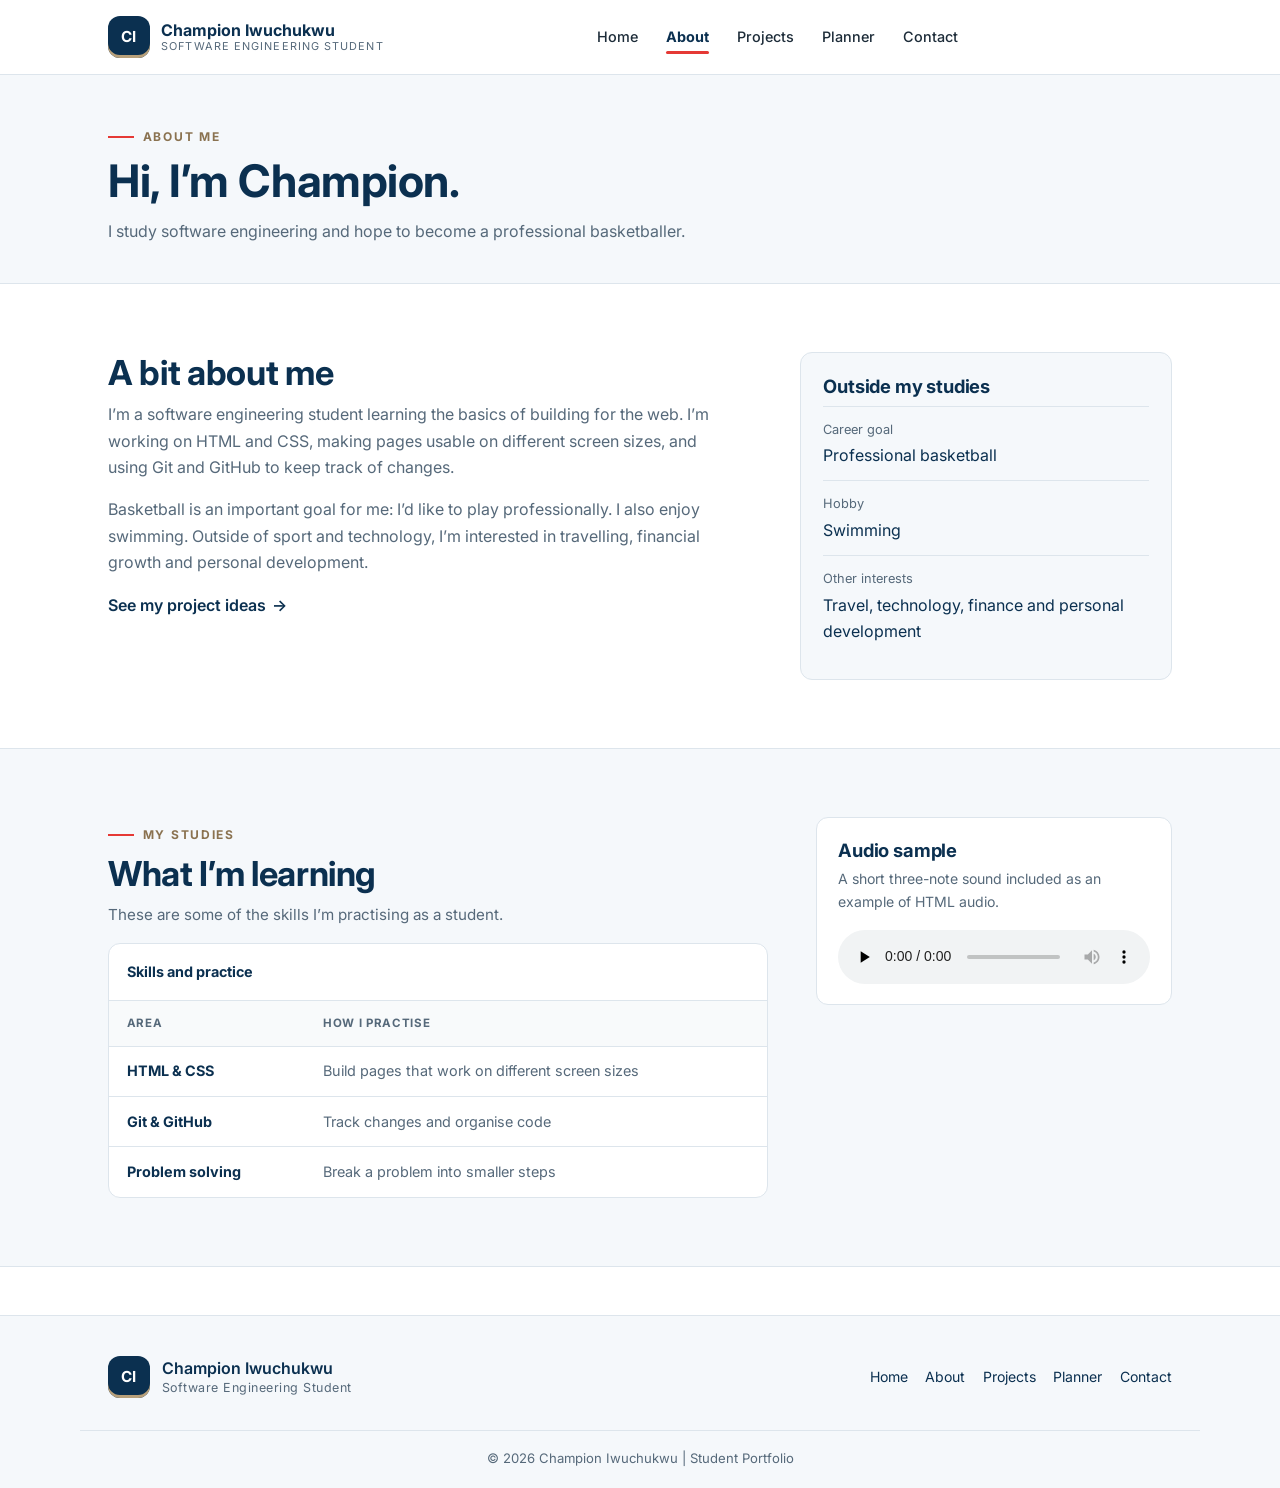
==== commit cf39efff: "Update student portfolio and academic planner Co-authored-by: arena-agent <297053741+arena-agent@use" ====
--- a/about.html
+++ b/about.html
@@ -4,9 +4,9 @@
   <meta charset="UTF-8">
   <meta name="viewport" content="width=device-width, initial-scale=1.0">
 
-  <title>About Me | Victor Agbo &mdash; COS 106 Term Project</title>
-  <meta name="description" content="About Victor Agbo, Computer Science student at MIVA Open University: education, career aspirations, skills and hobbies.">
-  <meta name="author" content="Victor Agbo">
+  <title>About Me | Champion Iwuchukwu</title>
+  <meta name="description" content="About Champion Iwuchukwu, a software engineering student interested in basketball, swimming, and technology.">
+  <meta name="author" content="Champion Iwuchukwu">
 
   <!-- Web font with system-font fallbacks, so the site still reads well offline -->
   <link rel="preconnect" href="https://fonts.googleapis.com">
@@ -28,10 +28,10 @@
     <div class="container header-inner">
 
       <a class="brand" href="index.html">
-        <span class="brand-mark" aria-hidden="true">VA</span>
+        <span class="brand-mark" aria-hidden="true">CI</span>
         <span class="brand-text">
-          <span class="brand-name">Victor Agbo</span>
-          <span class="brand-sub">COS 106 &middot; Student Portfolio</span>
+          <span class="brand-name">Champion Iwuchukwu</span>
+          <span class="brand-sub">Software Engineering Student</span>
         </span>
       </a>
 
@@ -46,14 +46,6 @@
       </nav>
 
       <div class="header-actions">
-        <button class="theme-toggle" type="button" aria-label="Switch to dark mode" aria-pressed="false">
-          <span class="icon-moon">
-            <svg xmlns="http://www.w3.org/2000/svg" width="18" height="18" viewBox="0 0 24 24" fill="none" stroke="currentColor" stroke-width="2" stroke-linecap="round" stroke-linejoin="round" aria-hidden="true"><path d="M12 3a6 6 0 0 0 9 9 9 9 0 1 1-9-9Z"/></svg>
-          </span>
-          <span class="icon-sun">
-            <svg xmlns="http://www.w3.org/2000/svg" width="18" height="18" viewBox="0 0 24 24" fill="none" stroke="currentColor" stroke-width="2" stroke-linecap="round" stroke-linejoin="round" aria-hidden="true"><circle cx="12" cy="12" r="4"/><path d="M12 2v2M12 20v2M4.93 4.93l1.41 1.41M17.66 17.66l1.41 1.41M2 12h2M20 12h2M6.34 17.66l-1.41 1.41M19.07 4.93l-1.41 1.41"/></svg>
-          </span>
-        </button>
 
         <button class="menu-btn" type="button" aria-label="Open navigation menu" aria-expanded="false" aria-controls="mobile-menu">
           <svg xmlns="http://www.w3.org/2000/svg" width="22" height="22" viewBox="0 0 24 24" fill="none" stroke="currentColor" stroke-width="2" stroke-linecap="round" aria-hidden="true"><line x1="4" x2="20" y1="12" y2="12"/><line x1="4" x2="20" y1="6" y2="6"/><line x1="4" x2="20" y1="18" y2="18"/></svg>
@@ -80,42 +72,24 @@
       <li><a href="contact.html">Contact</a></li>
     </ul>
 
-    <p class="mobile-menu-foot">MIVA Open University<br>COS 106 Term Project</p>
+    <p class="mobile-menu-foot">Champion Iwuchukwu<br>Student portfolio</p>
   </aside>
 
   <!-- ============================================================
        MAIN CONTENT
        ============================================================ -->
   <main id="main">
-
-    <!-- ---------- Page banner ---------- -->
-    <section class="page-head">
-      <div class="container">
-        <p class="eyebrow">About me</p>
-        <h1>About Victor Agbo</h1>
-        <p class="page-intro">
-          My education, career aspirations, skills and hobbies.
-        </p>
+    <section class="page-head"><div class="container"><p class="eyebrow">About me</p><h1>Hi, I&rsquo;m Champion.</h1><p class="page-intro">I study software engineering and hope to become a professional basketballer.</p></div></section>
+    <section class="section"><div class="container about-content">
+      <div><h2>A bit about me</h2><p>I&rsquo;m a software engineering student learning the basics of building for the web. I&rsquo;m working on HTML and CSS, making pages usable on different screen sizes, and using Git and GitHub to keep track of changes.</p><p>Basketball is an important goal for me: I&rsquo;d like to play professionally. I also enjoy swimming. Outside of sport and technology, I&rsquo;m interested in travelling, financial growth and personal development.</p><p><a class="link-arrow" href="projects.html">See my project ideas</a></p></div>
+      <aside class="about-facts"><h3>Outside my studies</h3><dl><div><dt>Career goal</dt><dd>Professional basketball</dd></div><div><dt>Hobby</dt><dd>Swimming</dd></div><div><dt>Other interests</dt><dd>Travel, technology, finance and personal development</dd></div></dl></aside>
+    </div></section>
+    <section class="section section-alt"><div class="container learning-section">
+      <div class="learning-copy"><p class="eyebrow">My studies</p><h2>What I&rsquo;m learning</h2><p class="section-note">These are some of the skills I&rsquo;m practising as a student.</p>
+        <div class="table-wrap"><table><caption>Skills and practice</caption><thead><tr><th scope="col">Area</th><th scope="col">How I practise</th></tr></thead><tbody><tr><th scope="row">HTML &amp; CSS</th><td>Build pages that work on different screen sizes</td></tr><tr><th scope="row">Git &amp; GitHub</th><td>Track changes and organise code</td></tr><tr><th scope="row">Problem solving</th><td>Break a problem into smaller steps</td></tr></tbody></table></div>
       </div>
-    </section>
-
-    <!-- ---------- Notice: full content is the next build step ---------- -->
-    <section class="section">
-      <div class="container">
-        <div class="notice">
-          <h2>This page is next in the build</h2>
-          <p class="section-note">
-            The full About page will cover my education at MIVA Open University, my career
-            aspirations, a skills breakdown and my hobbies, along with a table of current
-            courses and a short self-introduction video. The homepage and the academic
-            planner are already finished and working.
-          </p>
-          <p>
-            <a class="link-arrow" href="index.html">Back to the homepage</a>
-          </p>
-        </div>
-      </div>
-    </section>
+      <div class="audio-card"><h3>Audio sample</h3><p>A short three-note sound included as an example of HTML audio.</p><audio controls preload="none" aria-label="Three-note audio sample"><source src="assets/focus-cue.wav" type="audio/wav">Your browser does not support audio playback.</audio></div>
+    </div></section>
   </main>
 
   <!-- ============================================================
@@ -124,10 +98,10 @@
   <footer class="site-footer">
     <div class="container footer-inner">
       <div class="footer-brand">
-        <span class="brand-mark" aria-hidden="true">VA</span>
+        <span class="brand-mark" aria-hidden="true">CI</span>
         <p>
-          Victor Agbo
-          <span class="footer-muted">Student portfolio &middot; MIVA Open University</span>
+          Champion Iwuchukwu
+          <span class="footer-muted">Software Engineering Student</span>
         </p>
       </div>
 
@@ -140,28 +114,10 @@
           <li><a href="contact.html">Contact</a></li>
         </ul>
       </nav>
-
-      <ul class="social-list social-list-sm">
-        <li>
-          <a href="https://github.com/victoragbo" target="_blank" rel="noopener" aria-label="GitHub profile">
-            <svg xmlns="http://www.w3.org/2000/svg" width="16" height="16" viewBox="0 0 24 24" fill="none" stroke="currentColor" stroke-width="2" stroke-linecap="round" stroke-linejoin="round" aria-hidden="true"><path d="M15 22v-4a4.8 4.8 0 0 0-1-3.5c3 0 6-2 6-5.5.08-1.25-.27-2.48-1-3.5.28-1.15.28-2.35 0-3.5 0 0-1 0-3 1.5-2.64-.5-5.36-.5-8 0C6 2 5 2 5 2c-.3 1.15-.3 2.35 0 3.5A5.4 5.4 0 0 0 4 9c0 3.5 3 5.5 6 5.5-.39.49-.68 1.05-.85 1.65-.17.6-.22 1.23-.15 1.85v4"/><path d="M9 18c-4.51 2-5-2-7-2"/></svg>
-          </a>
-        </li>
-        <li>
-          <a href="https://www.linkedin.com/in/victoragbo" target="_blank" rel="noopener" aria-label="LinkedIn profile">
-            <svg xmlns="http://www.w3.org/2000/svg" width="16" height="16" viewBox="0 0 24 24" fill="none" stroke="currentColor" stroke-width="2" stroke-linecap="round" stroke-linejoin="round" aria-hidden="true"><path d="M16 8a6 6 0 0 1 6 6v7h-4v-7a2 2 0 0 0-2-2 2 2 0 0 0-2 2v7h-4v-7a6 6 0 0 1 6-6z"/><rect width="4" height="12" x="2" y="9"/><circle cx="4" cy="4" r="2"/></svg>
-          </a>
-        </li>
-        <li>
-          <a href="mailto:victor.agbo@example.com" aria-label="Send an email">
-            <svg xmlns="http://www.w3.org/2000/svg" width="16" height="16" viewBox="0 0 24 24" fill="none" stroke="currentColor" stroke-width="2" stroke-linecap="round" stroke-linejoin="round" aria-hidden="true"><rect width="20" height="16" x="2" y="4" rx="2"/><path d="m22 7-8.97 5.7a1.94 1.94 0 0 1-2.06 0L2 7"/></svg>
-          </a>
-        </li>
-      </ul>
     </div>
 
     <div class="container footer-bottom">
-      <p>&copy; 2026 Victor Agbo | COS 106 Term Project | MIVA Open University</p>
+      <p>&copy; 2026 Champion Iwuchukwu | Student Portfolio</p>
     </div>
   </footer>
 
--- a/css/style.css
+++ b/css/style.css
@@ -1,6 +1,6 @@
 /* ============================================================
-   Victor Agbo — COS 106 Term Project
-   MIVA Open University | Student Portfolio & Academic Planner
+   Champion Iwuchukwu — Student Portfolio
+   Student Portfolio & Academic Planner
    ------------------------------------------------------------
    ONE external stylesheet for every page. No frameworks, no
    build tools, no inline styles.
@@ -29,10 +29,8 @@
    scheme consistent across all five pages.
    ------------------------------------------------------------ */
 :root {
-  /* Brand colours — MIVA-inspired academic palette */
+  /* Brand colours — Academic-inspired palette */
   --navy: #0b3050;         /* primary brand colour */
-  --navy-dark: #071f34;    /* darker navy for footer / hover */
-  --navy-light: #14436b;   /* lighter navy for gradients */
   --red: #e53935;          /* accent colour */
   --red-dark: #c62b27;     /* accent hover */
   --gold: #b8a07a;         /* small highlights, borders, rules */
@@ -60,20 +58,7 @@
   --max-width: 1120px;
 }
 
-/* Dark theme. The toggle in the header adds the class "dark" to
-   <body>, and only these variables change — no duplicated rules. */
-body.dark {
-  --page: #08131e;
-  --surface: #0e1b28;
-  --surface-alt: #122636;
-  --border: #1e3a52;
-  --heading: #eef5fb;
-  --text: #dbe6ef;
-  --muted: #9fb3c4;
-  --header-bg: #0a1622;
-  --shadow-sm: 0 1px 2px rgba(0, 0, 0, 0.4);
-  --shadow-md: 0 12px 30px rgba(0, 0, 0, 0.45);
-}
+
 
 /* ------------------------------------------------------------
    2. BASE RESET AND TYPOGRAPHY
@@ -112,7 +97,7 @@
   letter-spacing: -0.01em;
 }
 
-h1 { font-size: clamp(2.1rem, 5vw, 3.3rem); }
+h1 { font-size: clamp(2rem, 4vw, 2.8rem); }
 h2 { font-size: clamp(1.55rem, 3.4vw, 2.15rem); }
 h3 { font-size: 1.15rem; }
 
@@ -124,7 +109,7 @@
   transition: color var(--transition);
 }
 
-body.dark a { color: #cfe2f2; }
+
 
 img {
   max-width: 100%;
@@ -221,7 +206,7 @@
   color: var(--gold-ink);
 }
 
-body.dark .eyebrow { color: var(--gold); }
+
 
 .eyebrow::before {
   content: "";
@@ -344,10 +329,7 @@
   color: var(--navy);
 }
 
-body.dark .nav-list a:hover {
-  background-color: var(--surface-alt);
-  color: #ffffff;
-}
+
 
 .nav-list a:hover::after { transform: scaleX(1); }
 
@@ -357,10 +339,7 @@
   font-weight: 700;
 }
 
-body.dark .nav-list a[aria-current="page"],
-body.dark .nav-list a.is-active {
-  color: #ffffff;
-}
+
 
 .nav-list a[aria-current="page"]::after,
 .nav-list a.is-active::after {
@@ -368,14 +347,13 @@
   background-color: var(--red);
 }
 
-/* Right-hand controls: dark mode switch + hamburger. */
+/* Right-hand mobile navigation control. */
 .header-actions {
   display: flex;
   align-items: center;
   gap: 0.5rem;
 }
 
-.theme-toggle,
 .menu-btn,
 .menu-close {
   display: inline-flex;
@@ -391,7 +369,6 @@
               border-color var(--transition), transform var(--transition);
 }
 
-.theme-toggle:hover,
 .menu-btn:hover,
 .menu-close:hover {
   background-color: var(--surface-alt);
@@ -399,10 +376,9 @@
   transform: translateY(-1px);
 }
 
-/* The toggle shows a moon in light mode and a sun in dark mode. */
-.theme-toggle .icon-sun { display: none; }
-body.dark .theme-toggle .icon-sun { display: inline-flex; }
-body.dark .theme-toggle .icon-moon { display: none; }
+
+
+
 
 /* ------------------------------------------------------------
    5. MOBILE MENU
@@ -547,16 +523,9 @@
   color: #ffffff;
 }
 
-body.dark .btn-outline {
-  border-color: var(--gold);
-  color: var(--gold);
-}
-
-body.dark .btn-outline:hover {
-  background-color: var(--gold);
-  border-color: var(--gold);
-  color: #08131e;
-}
+
+
+
 
 /* Text link with a sliding arrow. */
 .link-arrow {
@@ -567,7 +536,7 @@
   font-weight: 600;
 }
 
-body.dark .link-arrow { color: #cfe2f2; }
+
 
 .link-arrow::after {
   content: "\2192"; /* right arrow */
@@ -576,7 +545,7 @@
 
 .link-arrow:hover { color: var(--red); }
 
-body.dark .link-arrow:hover { color: var(--gold); }
+
 
 .link-arrow:hover::after { transform: translateX(4px); }
 
@@ -634,7 +603,7 @@
               transform var(--transition), border-color var(--transition);
 }
 
-body.dark .social-list a { color: #cfe2f2; }
+
 
 .social-list a:hover {
   background-color: var(--navy);
@@ -660,22 +629,10 @@
   position: relative;
   padding-top: 2.5rem;
   padding-bottom: 2.75rem;
-  background: linear-gradient(180deg, var(--surface-alt) 0%, var(--page) 100%);
+  background: var(--surface-alt);
   overflow: hidden;
 }
 
-/* Thin gold rule under the hero for an academic feel. */
-.hero::after {
-  content: "";
-  position: absolute;
-  left: 50%;
-  bottom: 0;
-  width: min(var(--max-width), 92%);
-  height: 1px;
-  transform: translateX(-50%);
-  background-color: var(--gold);
-  opacity: 0.55;
-}
 
 .hero-grid {
   display: grid;
@@ -683,20 +640,11 @@
   align-items: center;
 }
 
-/* Photograph with a gold offset frame. */
+/* Profile photograph. */
 .hero-photo {
   position: relative;
   margin: 0 auto;
   width: min(300px, 78vw);
-}
-
-.hero-photo::before {
-  content: "";
-  position: absolute;
-  inset: 14px -14px -14px 14px;
-  border: 2px solid var(--gold);
-  border-radius: 22px;
-  z-index: 0;
 }
 
 .hero-photo img {
@@ -705,9 +653,7 @@
   width: 100%;
   aspect-ratio: 1 / 1;
   object-fit: cover;
-  border: 4px solid var(--surface);
-  border-radius: 20px;
-  box-shadow: var(--shadow-md);
+  border-radius: 12px;
 }
 
 .hero-photo figcaption {
@@ -750,7 +696,6 @@
 /* Gold "highlighter" under the student's name. */
 .hero-name {
   color: var(--heading);
-  box-shadow: inset 0 -0.16em 0 rgba(184, 160, 122, 0.45);
 }
 
 .hero-lead {
@@ -812,7 +757,7 @@
   color: var(--gold-ink);
 }
 
-body.dark .fact-list dt { color: var(--gold); }
+
 
 .fact-list dd {
   margin: 0.1rem 0 0;
@@ -840,9 +785,7 @@
 }
 
 .info-card:hover {
-  transform: translateY(-4px);
   border-color: var(--gold);
-  box-shadow: var(--shadow-md);
 }
 
 .info-card h3 { margin-bottom: 0; }
@@ -867,19 +810,18 @@
   color: var(--navy);
 }
 
-body.dark .card-icon { color: var(--gold); }
+
 
 /* ------------------------------------------------------------
    9. FOOTER
-   Deep navy panel with the exact project credit line, so the
-   footer looks the same on every page.
+   A consistent, light footer across every page.
    ------------------------------------------------------------ */
 .site-footer {
   margin-top: 3rem;
   padding-top: 2.5rem;
-  background-color: var(--navy-dark);
-  color: #c7d5e1;
-  border-top: 4px solid var(--gold);
+  background-color: var(--surface-alt);
+  color: var(--text);
+  border-top: 1px solid var(--border);
 }
 
 .footer-inner {
@@ -896,7 +838,7 @@
 
 .footer-brand p {
   margin: 0;
-  color: #ffffff;
+  color: var(--heading);
   font-weight: 600;
   line-height: 1.4;
 }
@@ -906,7 +848,7 @@
   font-size: 0.78rem;
   font-weight: 400;
   letter-spacing: 0.04em;
-  color: #9fb6c8;
+  color: var(--muted);
 }
 
 .footer-nav ul {
@@ -919,7 +861,7 @@
 }
 
 .footer-nav a {
-  color: #c7d5e1;
+  color: var(--heading);
   font-size: 0.88rem;
 }
 
@@ -932,46 +874,20 @@
 .footer-bottom {
   padding-top: 1.1rem;
   padding-bottom: 1.1rem;
-  border-top: 1px solid rgba(255, 255, 255, 0.14);
+  border-top: 1px solid var(--border);
 }
 
 .footer-bottom p {
   margin: 0;
   font-size: 0.82rem;
   text-align: center;
-  color: #a9bccd;
-}
-
-/* ------------------------------------------------------------
-   10. ANIMATION
-   js/script.js adds .reveal to selected blocks, then .is-visible
-   as they scroll into view, giving a soft fade-in.
-   ------------------------------------------------------------ */
-.reveal {
-  opacity: 0;
-  transform: translateY(18px);
-  transition: opacity 0.6s ease, transform 0.6s ease;
-}
-
-.reveal.is-visible {
-  opacity: 1;
-  transform: none;
-}
-
-/* Respect users who prefer less motion. */
+  color: var(--muted);
+}
+
+/* Respect users who prefer reduced motion. */
 @media (prefers-reduced-motion: reduce) {
   html { scroll-behavior: auto; }
-
-  .reveal {
-    opacity: 1;
-    transform: none;
-    transition: none;
-  }
-
-  * {
-    transition-duration: 0.01ms !important;
-    animation-duration: 0.01ms !important;
-  }
+  * { transition-duration: 0.01ms !important; }
 }
 
 /* ------------------------------------------------------------
@@ -1051,7 +967,7 @@
 .page-head {
   padding-top: 2.25rem;
   padding-bottom: 2rem;
-  background: linear-gradient(180deg, var(--surface-alt) 0%, var(--page) 100%);
+  background: var(--surface-alt);
   border-bottom: 1px solid var(--border);
 }
 
@@ -1115,7 +1031,7 @@
   color: var(--gold-ink);
 }
 
-body.dark .field .optional { color: var(--gold); }
+
 
 .field input,
 .field select {
@@ -1145,13 +1061,10 @@
   box-shadow: 0 0 0 3px rgba(11, 48, 80, 0.12);
 }
 
-body.dark .field input:focus,
-body.dark .field select:focus {
-  box-shadow: 0 0 0 3px rgba(184, 160, 122, 0.22);
-}
-
-/* Let the browser draw the date picker in dark colours too. */
-body.dark .field input[type="date"] { color-scheme: dark; }
+
+
+
+
 
 /* Wrapper for the date + category pair (stacks on every width,
    because the form column is narrow). */
@@ -1213,7 +1126,7 @@
 .summary-item--completed { border-top-color: var(--gold); }
 .summary-item--pending { border-top-color: var(--red); }
 
-body.dark .summary-item--total { border-top-color: #cfe2f2; }
+
 
 .summary-value {
   display: block;
@@ -1256,10 +1169,7 @@
   color: var(--navy);
 }
 
-body.dark .filter-btn:hover {
-  border-color: var(--gold);
-  color: var(--gold);
-}
+
 
 /* The active filter is filled in, matching aria-pressed. */
 .filter-btn.is-active,
@@ -1269,12 +1179,7 @@
   color: #ffffff;
 }
 
-body.dark .filter-btn.is-active,
-body.dark .filter-btn[aria-pressed="true"] {
-  background-color: var(--gold);
-  border-color: var(--gold);
-  color: #08131e;
-}
+
 
 /* ---- The list itself + empty state ---- */
 .task-list {
@@ -1435,23 +1340,11 @@
   border-color: var(--border);
 }
 
-body.dark .task-badge--assignment {
-  color: #cfe2f2;
-  background-color: rgba(207, 226, 242, 0.1);
-  border-color: rgba(207, 226, 242, 0.28);
-}
-
-body.dark .task-badge--exam {
-  color: #ff9a96;
-  background-color: rgba(229, 57, 53, 0.16);
-  border-color: rgba(229, 57, 53, 0.4);
-}
-
-body.dark .task-badge--project {
-  color: var(--gold);
-  background-color: rgba(184, 160, 122, 0.14);
-  border-color: rgba(184, 160, 122, 0.38);
-}
+
+
+
+
+
 
 /* Due date text, with a small dot before it. */
 .task-due {
@@ -1492,3 +1385,93 @@
   .task-item { grid-template-columns: 1fr; }
   .task-delete { justify-self: end; }
 }
+
+/* Project previews and content */
+.projects-heading { display: flex; justify-content: space-between; gap: 1rem 2rem; align-items: end; flex-wrap: wrap; margin-bottom: 2rem; }
+.projects-heading p:not(.eyebrow) { max-width: 42ch; color: var(--muted); font-size: .9rem; margin: 0; }
+.project-grid { display: grid; gap: 1.25rem; }
+.project-card { min-width: 0; overflow: hidden; display: flex; flex-direction: column; border: 1px solid var(--border); border-radius: var(--radius-lg); background: var(--surface); box-shadow: var(--shadow-sm); transition: border-color var(--transition); }
+.project-card:hover { border-color: var(--gold); }
+.project-preview { position: relative; height: 225px; padding: 30px 30px 38px; display: flex; align-items: center; justify-content: center; overflow: hidden; }
+.preview-portfolio { background: #e8eef1; }
+.preview-tasks { background: #f2eae4; }
+.preview-basketball { background: #e8eeeb; }
+.mock-window { width: 100%; max-width: 250px; height: 155px; padding: 12px 14px; background: #fff; border-radius: 8px; box-shadow: 0 12px 24px rgba(11,48,80,.12); }
+.mock-top { display: flex; gap: 4px; padding-bottom: 10px; border-bottom: 1px solid #e9eef1; }
+.mock-top i { width: 5px; height: 5px; border-radius: 50%; background: #c5d0d5; }
+.mock-portfolio { display: flex; align-items: center; gap: 16px; padding-top: 18px; color: var(--navy); }
+.mock-portfolio small, .stats-mock > small { display: block; font-size: .5rem; letter-spacing: .1em; color: #83939b; }
+.mock-portfolio b { display: block; font-size: 1rem; }
+.mock-line { display: block; width: 90px; height: 4px; margin: 5px 0 10px; background: #e9eef1; }
+.mock-button { background: var(--red); color: #fff; padding: 5px 7px; font-size: .4rem; font-weight: 700; }
+.task-mock strong, .stats-mock strong { display: block; color: var(--navy); font-size: .8rem; margin: 9px 0 5px; }
+.mock-task { display: flex; align-items: center; gap: 7px; padding: 5px 0; border-bottom: 1px solid #eef1f3; color: #64747d; font-size: .58rem; }
+.mock-task span { display: grid; place-items: center; height: 12px; width: 12px; border: 1px solid #cbd6dc; border-radius: 3px; color: var(--red); }
+.stats-mock > small { margin-top: 9px; }.stats-mock strong { margin: 2px 0 6px; }.stats-mock strong span { float: right; color: var(--red); }
+.mock-stats { display: flex; gap: 6px; }.mock-stats div { flex: 1; padding: 5px; background: #f3f6f6; border-radius: 4px; }.mock-stats b, .mock-stats small { display: block; color: var(--navy); line-height: 1.2; }.mock-stats b { font-size: .75rem; }.mock-stats small { font-size: .38rem; color: #83939b; }
+.project-content { padding: 1.5rem; display: flex; flex-direction: column; flex: 1; }.project-type { color: var(--gold-ink); font-size: .65rem; font-weight: 700; letter-spacing: .1em; }.project-content h3 { margin: .6rem 0; }.project-content p { color: var(--muted); font-size: .92rem; flex: 1; }.project-tags { display: flex; flex-wrap: wrap; gap: .4rem; padding: 0; list-style: none; margin: .3rem 0 1.3rem; }.project-tags li { padding: .25rem .55rem; border-radius: 5px; background: var(--surface-alt); color: var(--navy); font-size: .68rem; font-weight: 600; }
+@media (min-width: 700px) { .project-grid { grid-template-columns: repeat(2, minmax(0, 1fr)); } }
+@media (min-width: 900px) { .project-grid { grid-template-columns: repeat(3, minmax(0, 1fr)); } .footer-inner { grid-template-columns: 1fr auto; } }
+
+/* Planner, contact and learning details */
+.field textarea {
+  width: 100%; padding: .6rem .75rem; font: inherit; font-size: .95rem;
+  color: var(--text); background: var(--page); border: 1px solid var(--border);
+  border-radius: 9px; resize: vertical; transition: border-color var(--transition), box-shadow var(--transition);
+}
+.field textarea::placeholder { color: var(--muted); opacity: .8; }
+.field textarea:hover { border-color: var(--gold); }
+.field textarea:focus { outline: none; border-color: var(--navy); box-shadow: 0 0 0 3px rgba(11,48,80,.12); }
+.panel-kicker { margin: 0 0 .5rem; color: var(--gold-ink); font-size: .68rem; font-weight: 700; letter-spacing: .12em; }
+.panel-intro { margin: -.35rem 0 1.4rem; color: var(--muted); font-size: .9rem; }
+.task-description { color: var(--muted); font-size: .86rem; white-space: pre-wrap; overflow-wrap: anywhere; }
+.task-status { color: #9a4d31; font-size: .68rem; font-weight: 700; text-transform: uppercase; letter-spacing: .06em; }
+.task-item--completed { background: #f1f7f4; border-color: #c8ded2; }
+.task-item--completed .task-text { text-decoration: line-through; color: var(--muted); }
+.task-item--completed .task-status { color: #386b53; }
+.guide-layout, .contact-layout, .learning-section { display: grid; gap: 2rem; align-items: start; }
+.guide-steps { margin: 0; padding-left: 1.5rem; color: var(--muted); }
+.guide-steps li { padding: .35rem 0 .35rem .35rem; }
+.guide-steps li::marker { color: var(--red-dark); font-weight: 700; }
+.guide-steps strong { color: var(--heading); }
+.contact-copy { max-width: 48ch; }
+.contact-copy > p:not(.eyebrow) { color: var(--muted); }
+.contact-copy h2 { margin-bottom: 1.25rem; }
+.contact-note { margin: 2rem 0; padding: 1.25rem; border-left: 3px solid var(--gold); background: var(--surface-alt); border-radius: 0 10px 10px 0; }
+.contact-note strong { color: var(--heading); }.contact-note p { margin: .35rem 0 0; color: var(--muted); font-size: .9rem; }
+.contact-panel h2 { font-size: 1.25rem; }
+.contact-form { display: grid; gap: 1rem; }
+.contact-form .btn { justify-self: start; }
+.field-error { margin: 0; color: #b52b27; font-size: .82rem; }
+.field-error:empty { display: none; }
+.field [aria-invalid="true"] { border-color: #b52b27; }
+.contact-success { margin: 0; padding: .85rem 1rem; border: 1px solid #c8ded2; border-radius: 9px; background: #f1f7f4; color: #315f48; font-size: .9rem; }
+.contact-success[hidden] { display: none; }
+.table-wrap { overflow-x: auto; border: 1px solid var(--border); border-radius: var(--radius); background: var(--surface); }
+table { width: 100%; border-collapse: collapse; text-align: left; font-size: .9rem; }
+caption { padding: 1rem 1.1rem; text-align: left; color: var(--heading); font-weight: 700; }
+th, td { padding: .8rem 1.1rem; border-top: 1px solid var(--border); vertical-align: top; }
+thead th { background: #f8fafb; color: var(--muted); font-size: .72rem; text-transform: uppercase; letter-spacing: .06em; }
+tbody th { color: var(--heading); } tbody td { color: var(--muted); }
+.learning-media img { width: 100%; border-radius: var(--radius); }
+.audio-card { margin-top: 1rem; padding: 1.3rem; background: var(--surface); border: 1px solid var(--border); border-radius: var(--radius); }
+.audio-card h3 { margin-bottom: .4rem; }.audio-card > p:not(.panel-kicker) { font-size: .88rem; color: var(--muted); }.audio-card audio { display: block; width: 100%; max-width: 360px; }
+@media (min-width: 700px) { .guide-layout { grid-template-columns: 1fr 1fr; gap: 3rem; }.contact-layout { grid-template-columns: .85fr 1.15fr; gap: 3rem; } .learning-section { grid-template-columns: 1.3fr .7fr; gap: 3rem; } }
+@media (min-width: 900px) { .contact-layout { gap: 6rem; }.contact-panel { padding: 2rem; } }
+
+/* Simple content layouts */
+.home-details, .about-content { display: grid; gap: 2rem; align-items: start; }
+.home-details > div:first-child, .about-content > div:first-child { max-width: 65ch; }
+.home-details p, .about-content p { color: var(--muted); }
+.home-links, .about-facts { padding: 1.4rem; border: 1px solid var(--border); border-radius: var(--radius); background: var(--surface-alt); }
+.home-links ul { padding: 0; margin: 0; list-style: none; }
+.home-links li { padding: .75rem 0; border-top: 1px solid var(--border); }
+.home-links a { font-weight: 600; }
+.home-links span { display: block; color: var(--muted); font-size: .9rem; }
+.about-facts dl { margin: 0; }
+.about-facts dl div { padding: .75rem 0; border-top: 1px solid var(--border); }
+.about-facts dt { color: var(--muted); font-size: .8rem; }
+.about-facts dd { margin: .15rem 0 0; color: var(--heading); }
+.mock-photo { width: 63px; height: 75px; object-fit: cover; border-radius: 4px; }
+.audio-card { margin-top: 0; }
+@media (min-width: 700px) { .home-details, .about-content { grid-template-columns: 1.35fr .8fr; gap: 4rem; } }
